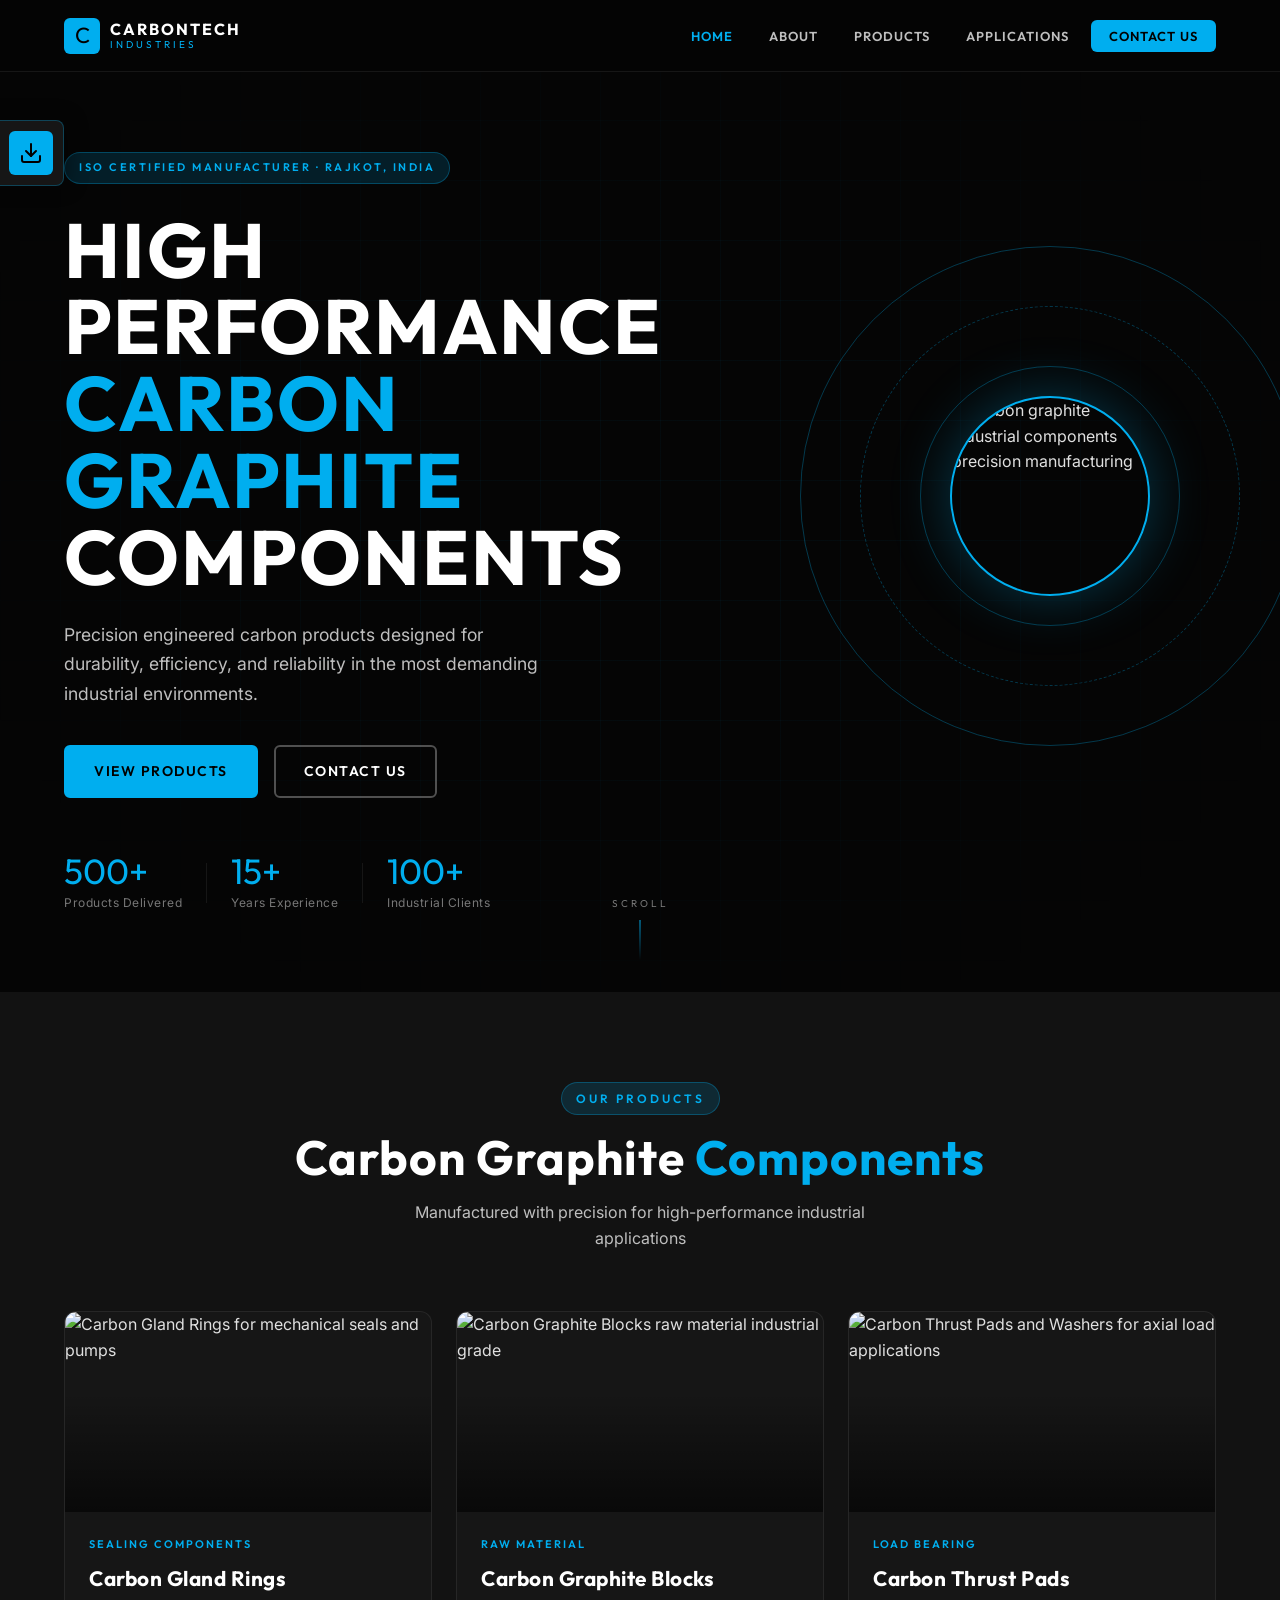
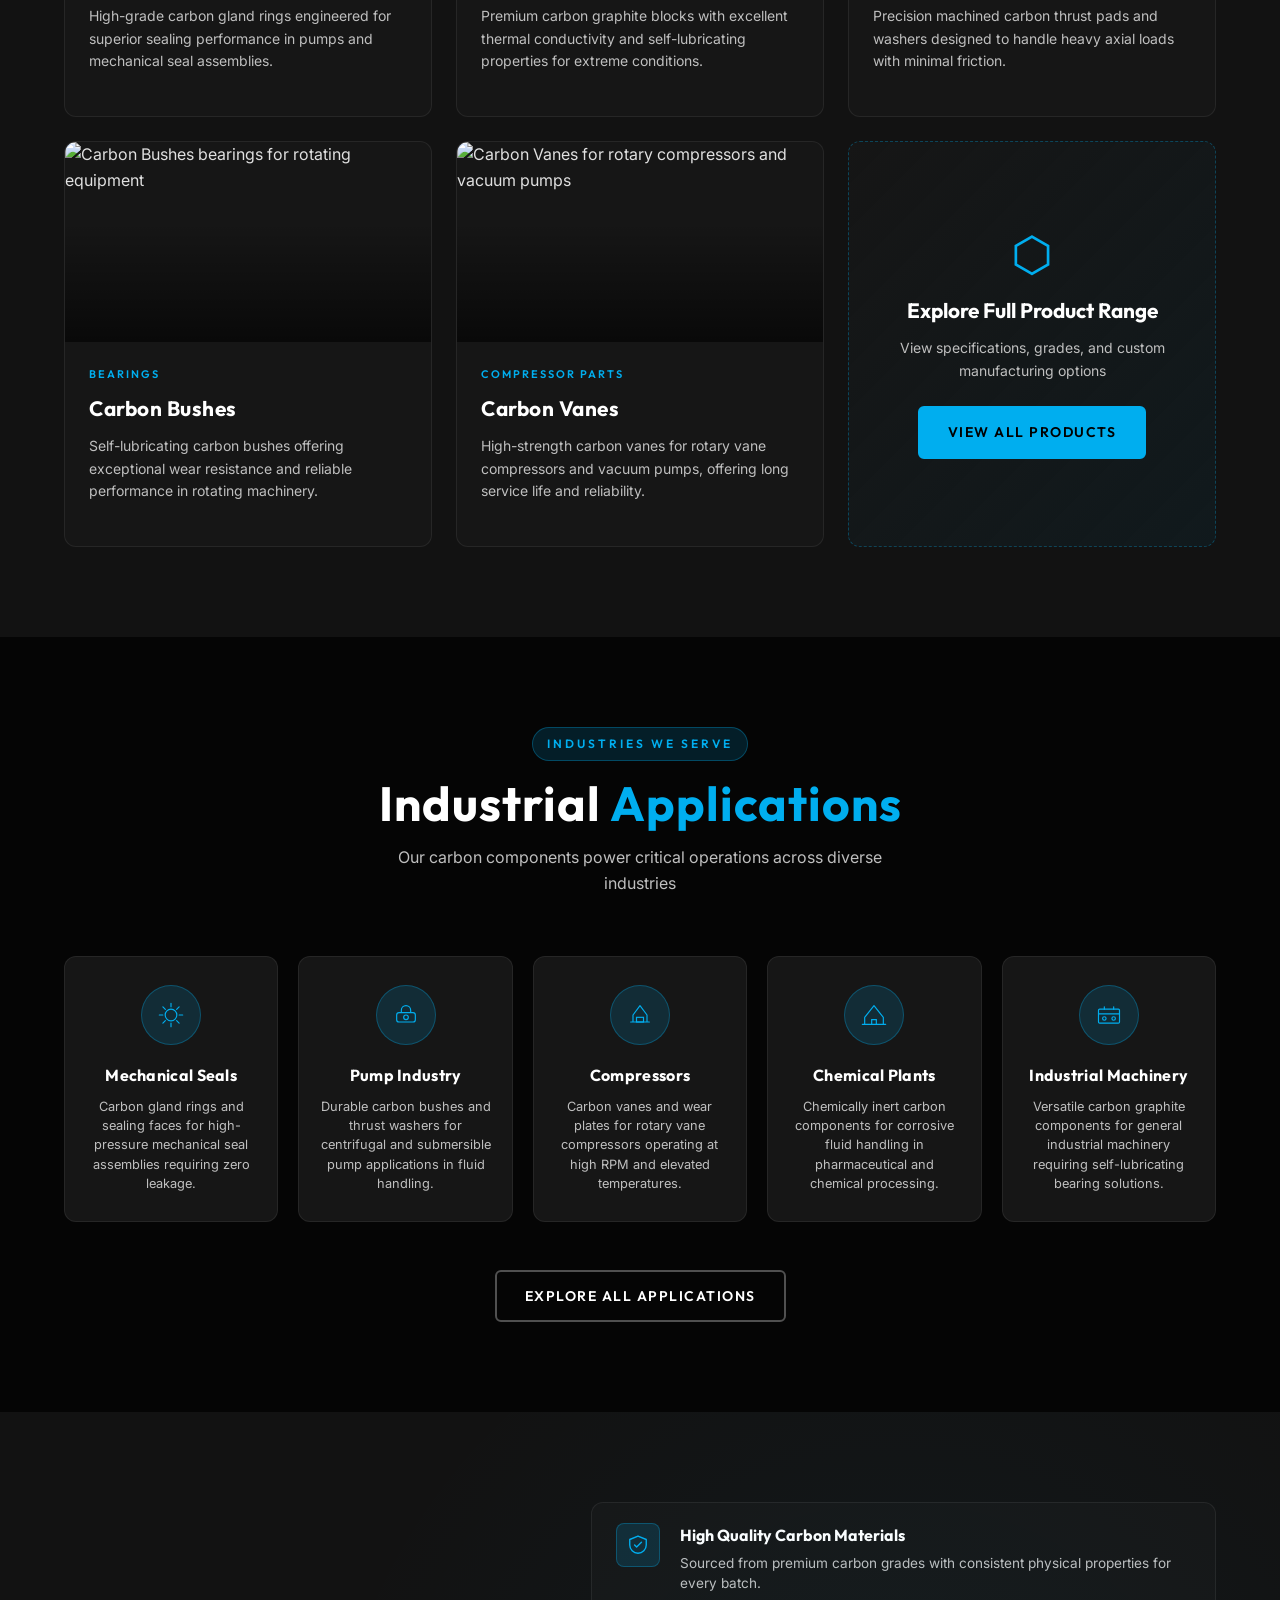
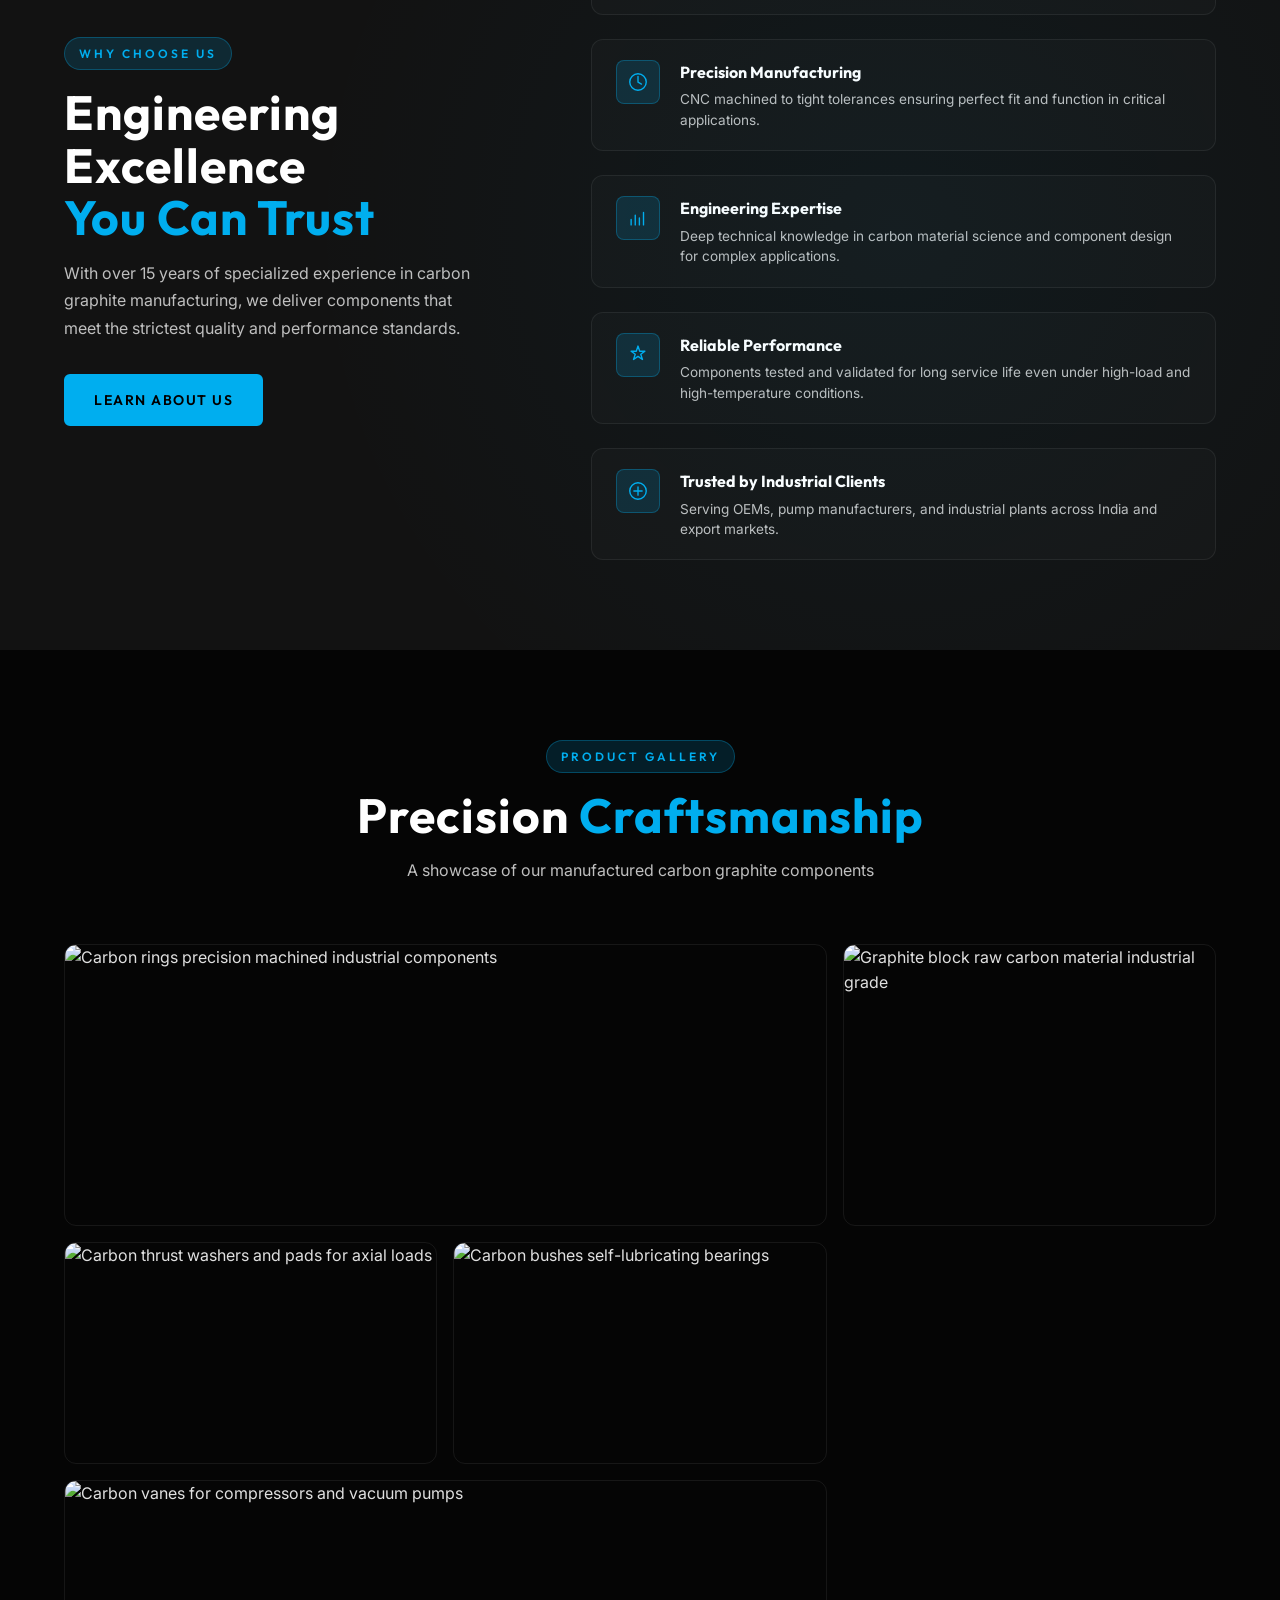
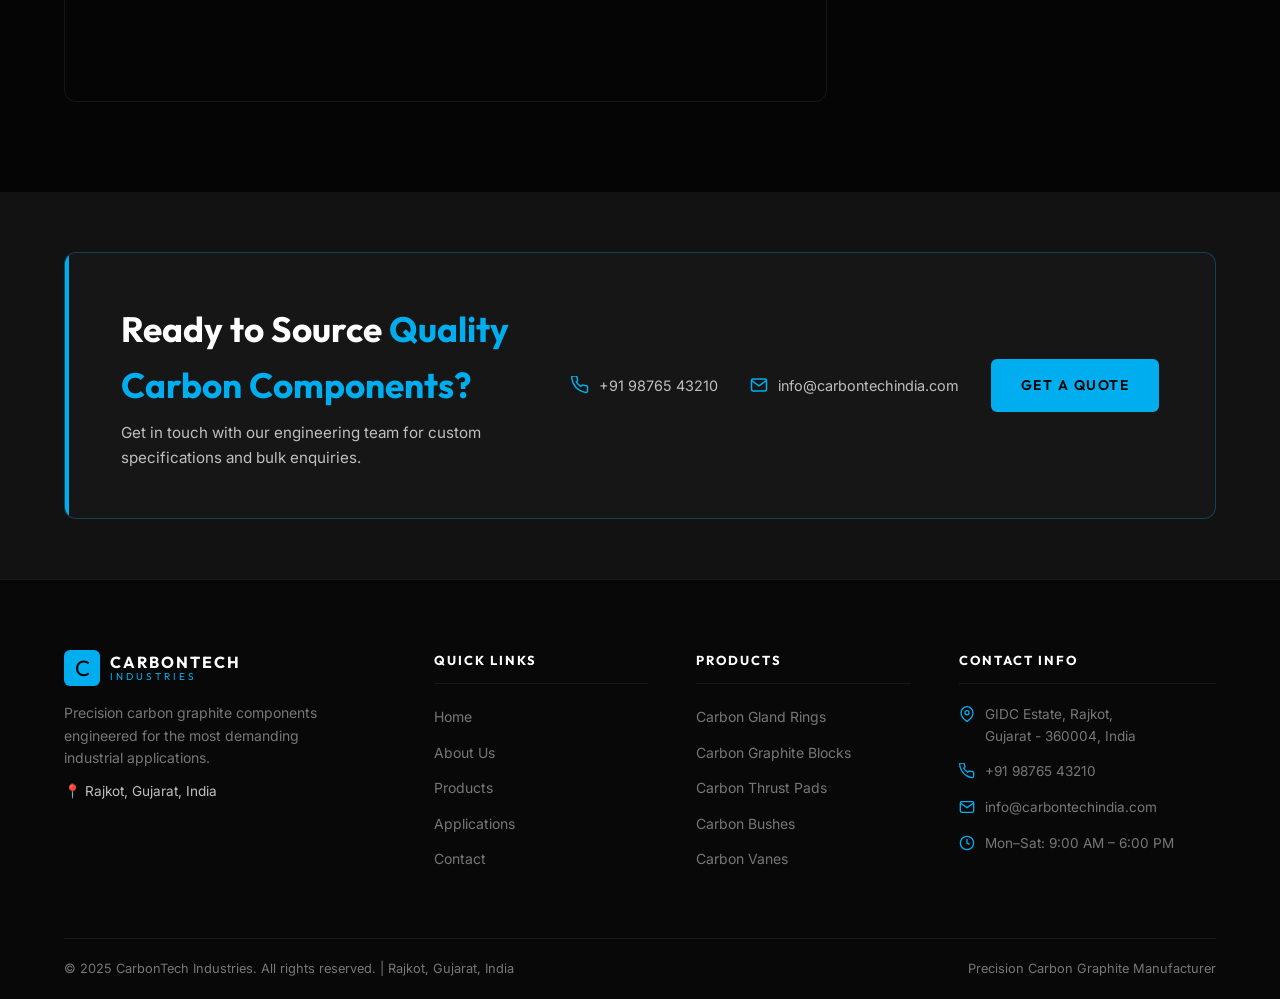
==== index.html @ 596eb32a "Initial commit" ====
<!DOCTYPE html>
<html lang="en">
<head>
  <meta charset="UTF-8" />
  <meta name="viewport" content="width=device-width, initial-scale=1.0" />
  <meta name="description" content="CarbonTech Industries – Precision engineered carbon graphite components for pumps, mechanical seals, compressors and industrial machinery. Based in Rajkot, Gujarat, India." />
  <title>CarbonTech Industries | High Performance Carbon Graphite Components</title>
  <link rel="preconnect" href="https://fonts.googleapis.com" />
  <link rel="preconnect" href="https://fonts.gstatic.com" crossorigin />
  <link href="https://fonts.googleapis.com/css2?family=Outfit:wght@300;400;500;600;700;800&family=Inter:wght@300;400;500;600;700&display=swap" rel="stylesheet" />
  <link rel="stylesheet" href="css/index.css" />
</head>
<body>

  <!-- ===== NAVIGATION ===== -->
  <nav class="navbar" id="navbar">
    <div class="nav-container">
      <a href="index.html" class="nav-logo">
        <span class="logo-mark">C</span>
        <span class="logo-text">CARBONTECH<span class="logo-sub">INDUSTRIES</span></span>
      </a>
      <ul class="nav-links" id="navLinks">
        <li><a href="index.html" class="nav-link active">Home</a></li>
        <li><a href="about.html" class="nav-link">About</a></li>
        <li><a href="products.html" class="nav-link">Products</a></li>
        <li><a href="applications.html" class="nav-link">Applications</a></li>
        <li><a href="contact.html" class="nav-link nav-cta">Contact Us</a></li>
      </ul>
      <button class="hamburger" id="hamburger" aria-label="Toggle navigation">
        <span></span><span></span><span></span>
      </button>
    </div>
  </nav>

  <!-- ===== HERO SECTION ===== -->
  <section class="hero" id="hero">
    <div class="hero-bg-grid"></div>
    <div class="hero-particles" id="heroParticles"></div>
    <div class="hero-content">
      <div class="hero-badge">ISO CERTIFIED MANUFACTURER · RAJKOT, INDIA</div>
      <h1 class="hero-title">
        HIGH PERFORMANCE<br/>
        <span class="hero-title-accent">CARBON GRAPHITE</span><br/>
        COMPONENTS
      </h1>
      <p class="hero-subtitle">Precision engineered carbon products designed for durability, efficiency, and reliability in the most demanding industrial environments.</p>
      <div class="hero-actions">
        <a href="products.html" class="btn btn-primary">View Products</a>
        <a href="contact.html" class="btn btn-outline">Contact Us</a>
      </div>
      <div class="hero-stats">
        <div class="stat-item">
          <span class="stat-num">500+</span>
          <span class="stat-label">Products Delivered</span>
        </div>
        <div class="stat-divider"></div>
        <div class="stat-item">
          <span class="stat-num">15+</span>
          <span class="stat-label">Years Experience</span>
        </div>
        <div class="stat-divider"></div>
        <div class="stat-item">
          <span class="stat-num">100+</span>
          <span class="stat-label">Industrial Clients</span>
        </div>
      </div>
    </div>
    <div class="hero-visual">
      <div class="hero-ring hero-ring-1"></div>
      <div class="hero-ring hero-ring-2"></div>
      <div class="hero-ring hero-ring-3"></div>
      <div class="hero-core">
        <img src="https://images.unsplash.com/photo-1565043666747-69f6646db940?w=500&q=80" alt="Carbon graphite industrial components precision manufacturing" class="hero-img" />
      </div>
    </div>
    <div class="hero-scroll-indicator">
      <span>SCROLL</span>
      <div class="scroll-line"></div>
    </div>
  </section>

  <!-- ===== PRODUCTS SECTION ===== -->
  <section class="section products-section" id="products">
    <div class="container">
      <div class="section-header">
        <span class="section-tag">OUR PRODUCTS</span>
        <h2 class="section-title">Carbon Graphite <span class="accent">Components</span></h2>
        <p class="section-subtitle">Manufactured with precision for high-performance industrial applications</p>
      </div>
      <div class="products-grid">
        <!-- Card 1 -->
        <div class="product-card" data-aos="fade-up" data-aos-delay="0">
          <div class="card-img-wrap">
            <img src="https://images.unsplash.com/photo-1586528116311-ad8dd3c8310d?w=400&q=80" alt="Carbon Gland Rings for mechanical seals and pumps" class="card-img" />
            <div class="card-overlay"></div>
          </div>
          <div class="card-body">
            <span class="card-tag">Sealing Components</span>
            <h3 class="card-title">Carbon Gland Rings</h3>
            <p class="card-desc">High-grade carbon gland rings engineered for superior sealing performance in pumps and mechanical seal assemblies.</p>

          </div>
        </div>
        <!-- Card 2 -->
        <div class="product-card" data-aos="fade-up" data-aos-delay="100">
          <div class="card-img-wrap">
            <img src="https://images.unsplash.com/photo-1504328345606-18bbc8c9d7d1?w=400&q=80" alt="Carbon Graphite Blocks raw material industrial grade" class="card-img" />
            <div class="card-overlay"></div>
          </div>
          <div class="card-body">
            <span class="card-tag">Raw Material</span>
            <h3 class="card-title">Carbon Graphite Blocks</h3>
            <p class="card-desc">Premium carbon graphite blocks with excellent thermal conductivity and self-lubricating properties for extreme conditions.</p>

          </div>
        </div>
        <!-- Card 3 -->
        <div class="product-card" data-aos="fade-up" data-aos-delay="200">
          <div class="card-img-wrap">
            <img src="https://images.unsplash.com/photo-1558618666-fcd25c85cd64?w=400&q=80" alt="Carbon Thrust Pads and Washers for axial load applications" class="card-img" />
            <div class="card-overlay"></div>
          </div>
          <div class="card-body">
            <span class="card-tag">Load Bearing</span>
            <h3 class="card-title">Carbon Thrust Pads</h3>
            <p class="card-desc">Precision machined carbon thrust pads and washers designed to handle heavy axial loads with minimal friction.</p>

          </div>
        </div>
        <!-- Card 4 -->
        <div class="product-card" data-aos="fade-up" data-aos-delay="300">
          <div class="card-img-wrap">
            <img src="https://images.unsplash.com/photo-1565043666747-69f6646db940?w=400&q=80" alt="Carbon Bushes bearings for rotating equipment" class="card-img" />
            <div class="card-overlay"></div>
          </div>
          <div class="card-body">
            <span class="card-tag">Bearings</span>
            <h3 class="card-title">Carbon Bushes</h3>
            <p class="card-desc">Self-lubricating carbon bushes offering exceptional wear resistance and reliable performance in rotating machinery.</p>

          </div>
        </div>
        <!-- Card 5 -->
        <div class="product-card" data-aos="fade-up" data-aos-delay="400">
          <div class="card-img-wrap">
            <img src="https://images.unsplash.com/photo-1581091226825-a6a2a5aee158?w=400&q=80" alt="Carbon Vanes for rotary compressors and vacuum pumps" class="card-img" />
            <div class="card-overlay"></div>
          </div>
          <div class="card-body">
            <span class="card-tag">Compressor Parts</span>
            <h3 class="card-title">Carbon Vanes</h3>
            <p class="card-desc">High-strength carbon vanes for rotary vane compressors and vacuum pumps, offering long service life and reliability.</p>

          </div>
        </div>
        <!-- View All Card -->
        <div class="product-card product-card--cta" data-aos="fade-up" data-aos-delay="500">
          <div class="cta-card-inner">
            <div class="cta-icon">⬡</div>
            <h3>Explore Full Product Range</h3>
            <p>View specifications, grades, and custom manufacturing options</p>
            <a href="products.html" class="btn btn-primary">View All Products</a>
          </div>
        </div>
      </div>
    </div>
  </section>

  <!-- ===== APPLICATIONS SECTION ===== -->
  <section class="section applications-section" id="applications">
    <div class="container">
      <div class="section-header">
        <span class="section-tag">INDUSTRIES WE SERVE</span>
        <h2 class="section-title">Industrial <span class="accent">Applications</span></h2>
        <p class="section-subtitle">Our carbon components power critical operations across diverse industries</p>
      </div>
      <div class="apps-grid">
        <div class="app-card" data-aos="fade-up">
          <div class="app-icon-wrap">
            <svg class="app-icon" viewBox="0 0 48 48" fill="none" xmlns="http://www.w3.org/2000/svg"><circle cx="24" cy="24" r="10" stroke="#00AEEF" stroke-width="2"/><path d="M24 4v6M24 38v6M4 24h6M38 24h6" stroke="#00AEEF" stroke-width="2" stroke-linecap="round"/><path d="M10.1 10.1l4.24 4.24M33.66 33.66l4.24 4.24M10.1 37.9l4.24-4.24M33.66 14.34l4.24-4.24" stroke="#00AEEF" stroke-width="2" stroke-linecap="round"/></svg>
          </div>
          <h3 class="app-title">Mechanical Seals</h3>
          <p class="app-desc">Carbon gland rings and sealing faces for high-pressure mechanical seal assemblies requiring zero leakage.</p>
        </div>
        <div class="app-card" data-aos="fade-up" data-aos-delay="100">
          <div class="app-icon-wrap">
            <svg class="app-icon" viewBox="0 0 48 48" fill="none" xmlns="http://www.w3.org/2000/svg"><rect x="8" y="20" width="32" height="16" rx="4" stroke="#00AEEF" stroke-width="2"/><path d="M16 20V16a8 8 0 0116 0v4" stroke="#00AEEF" stroke-width="2"/><circle cx="24" cy="28" r="4" stroke="#00AEEF" stroke-width="2"/></svg>
          </div>
          <h3 class="app-title">Pump Industry</h3>
          <p class="app-desc">Durable carbon bushes and thrust washers for centrifugal and submersible pump applications in fluid handling.</p>
        </div>
        <div class="app-card" data-aos="fade-up" data-aos-delay="200">
          <div class="app-icon-wrap">
            <svg class="app-icon" viewBox="0 0 48 48" fill="none" xmlns="http://www.w3.org/2000/svg"><path d="M12 36V24l12-16 12 16v12" stroke="#00AEEF" stroke-width="2" stroke-linejoin="round"/><rect x="18" y="28" width="12" height="8" stroke="#00AEEF" stroke-width="2"/><path d="M8 36h32" stroke="#00AEEF" stroke-width="2" stroke-linecap="round"/></svg>
          </div>
          <h3 class="app-title">Compressors</h3>
          <p class="app-desc">Carbon vanes and wear plates for rotary vane compressors operating at high RPM and elevated temperatures.</p>
        </div>
        <div class="app-card" data-aos="fade-up" data-aos-delay="300">
          <div class="app-icon-wrap">
            <svg class="app-icon" viewBox="0 0 48 48" fill="none" xmlns="http://www.w3.org/2000/svg"><path d="M8 40V28l16-20 16 20v12" stroke="#00AEEF" stroke-width="2" stroke-linejoin="round"/><path d="M20 40v-8h8v8" stroke="#00AEEF" stroke-width="2"/><path d="M4 40h40" stroke="#00AEEF" stroke-width="2" stroke-linecap="round"/></svg>
          </div>
          <h3 class="app-title">Chemical Plants</h3>
          <p class="app-desc">Chemically inert carbon components for corrosive fluid handling in pharmaceutical and chemical processing.</p>
        </div>
        <div class="app-card" data-aos="fade-up" data-aos-delay="400">
          <div class="app-icon-wrap">
            <svg class="app-icon" viewBox="0 0 48 48" fill="none" xmlns="http://www.w3.org/2000/svg"><rect x="6" y="14" width="36" height="24" rx="2" stroke="#00AEEF" stroke-width="2"/><path d="M16 14V10M32 14V10M6 22h36" stroke="#00AEEF" stroke-width="2" stroke-linecap="round"/><circle cx="16" cy="30" r="3" stroke="#00AEEF" stroke-width="2"/><circle cx="32" cy="30" r="3" stroke="#00AEEF" stroke-width="2"/></svg>
          </div>
          <h3 class="app-title">Industrial Machinery</h3>
          <p class="app-desc">Versatile carbon graphite components for general industrial machinery requiring self-lubricating bearing solutions.</p>
        </div>
      </div>
      <div class="apps-cta">
        <a href="applications.html" class="btn btn-outline">Explore All Applications</a>
      </div>
    </div>
  </section>

  <!-- ===== WHY CHOOSE US ===== -->
  <section class="section why-section" id="why">
    <div class="why-bg-pattern"></div>
    <div class="container">
      <div class="why-layout">
        <div class="why-left">
          <span class="section-tag">WHY CHOOSE US</span>
          <h2 class="section-title">Engineering Excellence<br/><span class="accent">You Can Trust</span></h2>
          <p class="why-desc">With over 15 years of specialized experience in carbon graphite manufacturing, we deliver components that meet the strictest quality and performance standards.</p>
          <a href="about.html" class="btn btn-primary">Learn About Us</a>
        </div>
        <div class="why-right">
          <div class="trust-item" data-aos="fade-left" data-aos-delay="0">
            <div class="trust-icon">
              <svg viewBox="0 0 32 32" fill="none"><path d="M16 3L4 8v8c0 6.627 5.373 12 12 12s12-5.373 12-12V8L16 3z" stroke="#00AEEF" stroke-width="2" stroke-linejoin="round"/><path d="M11 16l3 3 7-7" stroke="#00AEEF" stroke-width="2" stroke-linecap="round" stroke-linejoin="round"/></svg>
            </div>
            <div class="trust-content">
              <h4>High Quality Carbon Materials</h4>
              <p>Sourced from premium carbon grades with consistent physical properties for every batch.</p>
            </div>
          </div>
          <div class="trust-item" data-aos="fade-left" data-aos-delay="100">
            <div class="trust-icon">
              <svg viewBox="0 0 32 32" fill="none"><circle cx="16" cy="16" r="12" stroke="#00AEEF" stroke-width="2"/><path d="M16 8v8l5 3" stroke="#00AEEF" stroke-width="2" stroke-linecap="round"/></svg>
            </div>
            <div class="trust-content">
              <h4>Precision Manufacturing</h4>
              <p>CNC machined to tight tolerances ensuring perfect fit and function in critical applications.</p>
            </div>
          </div>
          <div class="trust-item" data-aos="fade-left" data-aos-delay="200">
            <div class="trust-icon">
              <svg viewBox="0 0 32 32" fill="none"><path d="M6 26V18M12 26V12M18 26V16M24 26V8" stroke="#00AEEF" stroke-width="2" stroke-linecap="round"/></svg>
            </div>
            <div class="trust-content">
              <h4>Engineering Expertise</h4>
              <p>Deep technical knowledge in carbon material science and component design for complex applications.</p>
            </div>
          </div>
          <div class="trust-item" data-aos="fade-left" data-aos-delay="300">
            <div class="trust-icon">
              <svg viewBox="0 0 32 32" fill="none"><path d="M16 3l2.5 7.5H26l-6 4.5 2.5 7.5L16 18l-6.5 4.5 2.5-7.5-6-4.5h7.5L16 3z" stroke="#00AEEF" stroke-width="2" stroke-linejoin="round"/></svg>
            </div>
            <div class="trust-content">
              <h4>Reliable Performance</h4>
              <p>Components tested and validated for long service life even under high-load and high-temperature conditions.</p>
            </div>
          </div>
          <div class="trust-item" data-aos="fade-left" data-aos-delay="400">
            <div class="trust-icon">
              <svg viewBox="0 0 32 32" fill="none"><path d="M16 28c6.627 0 12-5.373 12-12S22.627 4 16 4 4 9.373 4 16s5.373 12 12 12z" stroke="#00AEEF" stroke-width="2"/><path d="M10 16h12M16 10v12" stroke="#00AEEF" stroke-width="2" stroke-linecap="round"/></svg>
            </div>
            <div class="trust-content">
              <h4>Trusted by Industrial Clients</h4>
              <p>Serving OEMs, pump manufacturers, and industrial plants across India and export markets.</p>
            </div>
          </div>
        </div>
      </div>
    </div>
  </section>

  <!-- ===== GALLERY SECTION ===== -->
  <section class="section gallery-section" id="gallery">
    <div class="container">
      <div class="section-header">
        <span class="section-tag">PRODUCT GALLERY</span>
        <h2 class="section-title">Precision <span class="accent">Craftsmanship</span></h2>
        <p class="section-subtitle">A showcase of our manufactured carbon graphite components</p>
      </div>
      <div class="gallery-grid">
        <div class="gallery-item gallery-item--large">
          <img src="https://images.unsplash.com/photo-1565043666747-69f6646db940?w=800&q=80" alt="Carbon rings precision machined industrial components" />
          <div class="gallery-caption">Carbon Gland Rings</div>
        </div>
        <div class="gallery-item">
          <img src="https://images.unsplash.com/photo-1504328345606-18bbc8c9d7d1?w=400&q=80" alt="Graphite block raw carbon material industrial grade" />
          <div class="gallery-caption">Graphite Blocks</div>
        </div>
        <div class="gallery-item">
          <img src="https://images.unsplash.com/photo-1558618666-fcd25c85cd64?w=400&q=80" alt="Carbon thrust washers and pads for axial loads" />
          <div class="gallery-caption">Thrust Washers</div>
        </div>
        <div class="gallery-item">
          <img src="https://images.unsplash.com/photo-1586528116311-ad8dd3c8310d?w=400&q=80" alt="Carbon bushes self-lubricating bearings" />
          <div class="gallery-caption">Carbon Bushes</div>
        </div>
        <div class="gallery-item gallery-item--wide">
          <img src="https://images.unsplash.com/photo-1581091226825-a6a2a5aee158?w=800&q=80" alt="Carbon vanes for compressors and vacuum pumps" />
          <div class="gallery-caption">Carbon Vanes</div>
        </div>
      </div>
    </div>
  </section>

  <!-- ===== CONTACT STRIP ===== -->
  <section class="section contact-strip" id="contact">
    <div class="container">
      <div class="contact-strip-inner">
        <div class="contact-strip-text">
          <h2>Ready to Source <span class="accent">Quality Carbon Components?</span></h2>
          <p>Get in touch with our engineering team for custom specifications and bulk enquiries.</p>
        </div>
        <div class="contact-strip-info">
          <div class="contact-item">
            <svg viewBox="0 0 24 24" fill="none"><path d="M22 16.92v3a2 2 0 01-2.18 2 19.79 19.79 0 01-8.63-3.07A19.5 19.5 0 013.07 9.82 19.79 19.79 0 011 1.22 2 2 0 013 .02h3a2 2 0 012 1.72c.127.96.361 1.903.7 2.81a2 2 0 01-.45 2.11L7.09 7.91a16 16 0 006 6l1.27-1.27a2 2 0 012.11-.45c.907.339 1.85.573 2.81.7A2 2 0 0122 14.92v2z" stroke="#00AEEF" stroke-width="2"/></svg>
            <span>+91 98765 43210</span>
          </div>
          <div class="contact-item">
            <svg viewBox="0 0 24 24" fill="none"><path d="M4 4h16c1.1 0 2 .9 2 2v12c0 1.1-.9 2-2 2H4c-1.1 0-2-.9-2-2V6c0-1.1.9-2 2-2z" stroke="#00AEEF" stroke-width="2"/><polyline points="22,6 12,13 2,6" stroke="#00AEEF" stroke-width="2"/></svg>
            <span>info@carbontechindia.com</span>
          </div>
          <a href="contact.html" class="btn btn-primary">Get a Quote</a>
        </div>
      </div>
    </div>
  </section>

  <!-- ===== FOOTER ===== -->
  <footer class="footer">
    <div class="container">
      <div class="footer-grid">
        <div class="footer-brand">
          <a href="index.html" class="nav-logo">
            <span class="logo-mark">C</span>
            <span class="logo-text">CARBONTECH<span class="logo-sub">INDUSTRIES</span></span>
          </a>
          <p class="footer-tagline">Precision carbon graphite components engineered for the most demanding industrial applications.</p>
          <p class="footer-location">📍 Rajkot, Gujarat, India</p>
        </div>
        <div class="footer-col">
          <h4 class="footer-heading">Quick Links</h4>
          <ul class="footer-links">
            <li><a href="index.html">Home</a></li>
            <li><a href="about.html">About Us</a></li>
            <li><a href="products.html">Products</a></li>
            <li><a href="applications.html">Applications</a></li>
            <li><a href="contact.html">Contact</a></li>
          </ul>
        </div>
        <div class="footer-col">
          <h4 class="footer-heading">Products</h4>
          <ul class="footer-links">
            <li><a href="products.html">Carbon Gland Rings</a></li>
            <li><a href="products.html">Carbon Graphite Blocks</a></li>
            <li><a href="products.html">Carbon Thrust Pads</a></li>
            <li><a href="products.html">Carbon Bushes</a></li>
            <li><a href="products.html">Carbon Vanes</a></li>
          </ul>
        </div>
        <div class="footer-col">
          <h4 class="footer-heading">Contact Info</h4>
          <ul class="footer-contact">
            <li>
              <svg viewBox="0 0 24 24" fill="none"><path d="M21 10c0 7-9 13-9 13s-9-6-9-13a9 9 0 1118 0z" stroke="#00AEEF" stroke-width="2"/><circle cx="12" cy="10" r="3" stroke="#00AEEF" stroke-width="2"/></svg>
              <span>GIDC Estate, Rajkot,<br/>Gujarat - 360004, India</span>
            </li>
            <li>
              <svg viewBox="0 0 24 24" fill="none"><path d="M22 16.92v3a2 2 0 01-2.18 2 19.79 19.79 0 01-8.63-3.07A19.5 19.5 0 013.07 9.82 19.79 19.79 0 011 1.22 2 2 0 013 .02h3a2 2 0 012 1.72c.127.96.361 1.903.7 2.81a2 2 0 01-.45 2.11L7.09 7.91a16 16 0 006 6l1.27-1.27a2 2 0 012.11-.45c.907.339 1.85.573 2.81.7A2 2 0 0122 14.92v2z" stroke="#00AEEF" stroke-width="2"/></svg>
              <span>+91 98765 43210</span>
            </li>
            <li>
              <svg viewBox="0 0 24 24" fill="none"><path d="M4 4h16c1.1 0 2 .9 2 2v12c0 1.1-.9 2-2 2H4c-1.1 0-2-.9-2-2V6c0-1.1.9-2 2-2z" stroke="#00AEEF" stroke-width="2"/><polyline points="22,6 12,13 2,6" stroke="#00AEEF" stroke-width="2"/></svg>
              <span>info@carbontechindia.com</span>
            </li>
            <li>
              <svg viewBox="0 0 24 24" fill="none"><circle cx="12" cy="12" r="10" stroke="#00AEEF" stroke-width="2"/><polyline points="12 6 12 12 16 14" stroke="#00AEEF" stroke-width="2"/></svg>
              <span>Mon–Sat: 9:00 AM – 6:00 PM</span>
            </li>
          </ul>
        </div>
      </div>
      <div class="footer-bottom">
        <p>© 2025 CarbonTech Industries. All rights reserved. | Rajkot, Gujarat, India</p>
        <p class="footer-built">Precision Carbon Graphite Manufacturer</p>
      </div>
    </div>
  </footer>

  <!-- ===== DOWNLOAD CATALOG WIDGET ===== -->
  <a href="carbontech_industries_catalog.pdf" class="catalog-widget" aria-label="Download Catalog">
    <div class="catalog-icon-wrap">
      <svg class="catalog-icon" viewBox="0 0 24 24" fill="none" stroke="currentColor" stroke-width="2" stroke-linecap="round" stroke-linejoin="round">
        <path d="M21 15v4a2 2 0 0 1-2 2H5a2 2 0 0 1-2-2v-4"></path>
        <polyline points="7 10 12 15 17 10"></polyline>
        <line x1="12" y1="15" x2="12" y2="3"></line>
      </svg>
    </div>
    <span class="catalog-text">Download Catalog</span>
  </a>

  <script src="js/api.js"></script>
  <script src="js/index.js"></script>
</body>
</html>
---- css/index.css ----
/* ============================================
   INDEX.CSS — CarbonTech Industries Homepage
   ============================================ */

/* ===== CSS VARIABLES ===== */
:root {
  --bg-primary: #050505;
  --bg-secondary: #121212;
  --bg-card: #161616;
  --bg-card-hover: #1e1e1e;
  --accent: #00AEEF;
  --accent-dark: #0090c8;
  --accent-glow: rgba(0, 174, 239, 0.15);
  --text-white: #ffffff;
  --text-light: #e0e0e0;
  --text-muted: #bfbfbf;
  --text-dim: #777777;
  --border: rgba(255,255,255,0.07);
  --border-accent: rgba(0, 174, 239, 0.3);
  --shadow-card: 0 4px 30px rgba(0,0,0,0.5);
  --shadow-hover: 0 8px 50px rgba(0,174,239,0.15);
  --radius: 12px;
  --radius-sm: 6px;
  --font-display: 'Outfit', sans-serif;
  --font-condensed: 'Outfit', sans-serif;
  --font-body: 'Inter', sans-serif;
  --transition: all 0.3s ease;
  --nav-height: 72px;
}

/* ===== RESET & BASE ===== */
*, *::before, *::after { box-sizing: border-box; margin: 0; padding: 0; }
html { scroll-behavior: smooth; }
body {
  background: var(--bg-primary);
  color: var(--text-light);
  font-family: var(--font-body);
  font-size: 16px;
  line-height: 1.6;
  overflow-x: hidden;
}
img { display: block; max-width: 100%; }
a { text-decoration: none; color: inherit; }
ul { list-style: none; }
button { cursor: pointer; border: none; background: none; font-family: var(--font-body); }

/* ===== CONTAINER ===== */
.container {
  max-width: 1200px;
  margin: 0 auto;
  padding: 0 24px;
}

/* ===== SECTION ===== */
.section { padding: 90px 0; }

/* ===== TYPOGRAPHY UTILITIES ===== */
.accent { color: var(--accent); }
.section-tag {
  display: inline-block;
  font-family: var(--font-condensed);
  font-size: 12px;
  font-weight: 600;
  letter-spacing: 3px;
  color: var(--accent);
  text-transform: uppercase;
  margin-bottom: 16px;
  padding: 6px 14px;
  background: var(--accent-glow);
  border: 1px solid var(--border-accent);
  border-radius: 30px;
}
.section-title {
  font-family: var(--font-display);
  font-size: clamp(2rem, 4vw, 3rem);
  line-height: 1.1;
  color: var(--text-white);
  margin-bottom: 16px;
  letter-spacing: 1px;
}
.section-subtitle {
  font-size: 1rem;
  color: var(--text-muted);
  max-width: 520px;
}
.section-header {
  text-align: center;
  margin-bottom: 60px;
}
.section-header .section-subtitle { margin: 0 auto; }

/* ===== BUTTONS ===== */
.btn {
  display: inline-flex;
  align-items: center;
  gap: 8px;
  padding: 13px 28px;
  font-family: var(--font-condensed);
  font-size: 14px;
  font-weight: 600;
  letter-spacing: 1.5px;
  text-transform: uppercase;
  border-radius: var(--radius-sm);
  transition: var(--transition);
  white-space: nowrap;
}
.btn-primary {
  background: var(--accent);
  color: #000;
  border: 2px solid var(--accent);
}
.btn-primary:hover {
  background: transparent;
  color: var(--accent);
  box-shadow: 0 0 20px var(--accent-glow);
}
.btn-outline {
  background: transparent;
  color: var(--text-white);
  border: 2px solid rgba(255,255,255,0.3);
}
.btn-outline:hover {
  border-color: var(--accent);
  color: var(--accent);
}
.btn-full { width: 100%; justify-content: center; }

/* ===== NAVBAR ===== */
.navbar {
  position: fixed;
  top: 0; left: 0; right: 0;
  height: var(--nav-height);
  z-index: 1000;
  background: rgba(5,5,5,0.85);
  backdrop-filter: blur(20px);
  border-bottom: 1px solid var(--border);
  transition: var(--transition);
}
.navbar.scrolled {
  background: rgba(5,5,5,0.98);
  border-bottom-color: var(--border-accent);
}
.nav-container {
  max-width: 1200px;
  margin: 0 auto;
  padding: 0 24px;
  height: 100%;
  display: flex;
  align-items: center;
  justify-content: space-between;
}
.nav-logo {
  display: flex;
  align-items: center;
  gap: 10px;
}
.logo-mark {
  width: 36px; height: 36px;
  background: var(--accent);
  color: #000;
  font-family: var(--font-display);
  font-size: 22px;
  display: flex;
  align-items: center;
  justify-content: center;
  border-radius: 6px;
  flex-shrink: 0;
}
.logo-text {
  font-family: var(--font-condensed);
  font-size: 16px;
  font-weight: 700;
  letter-spacing: 2px;
  color: var(--text-white);
  line-height: 1.1;
  display: flex;
  flex-direction: column;
}
.logo-sub {
  font-size: 10px;
  font-weight: 400;
  letter-spacing: 3px;
  color: var(--accent);
  display: block;
}
.nav-links {
  display: flex;
  align-items: center;
  gap: 8px;
}
.nav-link {
  font-family: var(--font-condensed);
  font-size: 13px;
  font-weight: 600;
  letter-spacing: 1px;
  text-transform: uppercase;
  color: var(--text-muted);
  padding: 8px 14px;
  border-radius: var(--radius-sm);
  transition: var(--transition);
}
.nav-link:hover, .nav-link.active {
  color: var(--text-white);
}
.nav-link.active { color: var(--accent); }
.nav-cta {
  background: var(--accent);
  color: #000 !important;
  padding: 8px 18px;
}
.nav-cta:hover {
  background: transparent;
  color: var(--accent) !important;
  border: 1px solid var(--accent);
}
.hamburger {
  display: none;
  flex-direction: column;
  gap: 5px;
  padding: 8px;
}
.hamburger span {
  display: block;
  width: 24px; height: 2px;
  background: var(--text-white);
  transition: var(--transition);
  border-radius: 2px;
}
.hamburger.open span:nth-child(1) { transform: translateY(7px) rotate(45deg); }
.hamburger.open span:nth-child(2) { opacity: 0; }
.hamburger.open span:nth-child(3) { transform: translateY(-7px) rotate(-45deg); }

/* ===== HERO ===== */
.hero {
  position: relative;
  min-height: 100vh;
  display: flex;
  align-items: center;
  padding-top: var(--nav-height);
  overflow: hidden;
}
.hero-bg-grid {
  position: absolute;
  inset: 0;
  background-image:
    linear-gradient(rgba(0,174,239,0.04) 1px, transparent 1px),
    linear-gradient(90deg, rgba(0,174,239,0.04) 1px, transparent 1px);
  background-size: 60px 60px;
  mask-image: radial-gradient(ellipse at 50% 50%, black 30%, transparent 80%);
}
.hero-particles {
  position: absolute;
  inset: 0;
  pointer-events: none;
}
.hero-content {
  position: relative;
  z-index: 2;
  flex: 1;
  padding: 80px 24px;
  max-width: 600px;
  margin-left: calc((100vw - 1200px) / 2);
}
@media (max-width: 1248px) { .hero-content { margin-left: 24px; } }
.hero-badge {
  display: inline-block;
  font-family: var(--font-condensed);
  font-size: 11px;
  font-weight: 600;
  letter-spacing: 2.5px;
  color: var(--accent);
  padding: 6px 14px;
  border: 1px solid var(--border-accent);
  border-radius: 30px;
  margin-bottom: 28px;
  background: var(--accent-glow);
}
.hero-title {
  font-family: var(--font-display);
  font-size: clamp(3rem, 6vw, 5.5rem);
  line-height: 1.0;
  color: var(--text-white);
  letter-spacing: 2px;
  margin-bottom: 24px;
  animation: fadeInUp 0.8s ease both;
}
.hero-title-accent {
  color: var(--accent);
  position: relative;
}
.hero-subtitle {
  font-size: 1.1rem;
  color: var(--text-muted);
  line-height: 1.7;
  max-width: 480px;
  margin-bottom: 36px;
  animation: fadeInUp 0.8s 0.15s ease both;
}
.hero-actions {
  display: flex;
  gap: 16px;
  flex-wrap: wrap;
  margin-bottom: 56px;
  animation: fadeInUp 0.8s 0.3s ease both;
}
.hero-stats {
  display: flex;
  align-items: center;
  gap: 0;
  animation: fadeInUp 0.8s 0.45s ease both;
}
.stat-item {
  display: flex;
  flex-direction: column;
  padding: 0 24px;
}
.stat-item:first-child { padding-left: 0; }
.stat-num {
  font-family: var(--font-display);
  font-size: 2.2rem;
  color: var(--accent);
  line-height: 1;
}
.stat-label {
  font-size: 12px;
  color: var(--text-dim);
  letter-spacing: 0.5px;
  margin-top: 4px;
}
.stat-divider {
  width: 1px;
  height: 40px;
  background: var(--border);
}
.hero-visual {
  position: absolute;
  right: -60px;
  top: 50%;
  transform: translateY(-50%);
  width: 580px;
  height: 580px;
  display: flex;
  align-items: center;
  justify-content: center;
}
.hero-ring {
  position: absolute;
  border-radius: 50%;
  border: 1px solid var(--border-accent);
  animation: spin 20s linear infinite;
}
.hero-ring-1 { width: 500px; height: 500px; animation-duration: 30s; }
.hero-ring-2 { width: 380px; height: 380px; animation-direction: reverse; animation-duration: 20s; border-style: dashed; }
.hero-ring-3 { width: 260px; height: 260px; animation-duration: 15s; }
.hero-core {
  width: 200px; height: 200px;
  border-radius: 50%;
  overflow: hidden;
  border: 2px solid var(--accent);
  box-shadow: 0 0 60px rgba(0,174,239,0.3);
  z-index: 1;
}
.hero-img {
  width: 100%; height: 100%;
  object-fit: cover;
}
.hero-scroll-indicator {
  position: absolute;
  bottom: 32px;
  left: 50%;
  transform: translateX(-50%);
  display: flex;
  flex-direction: column;
  align-items: center;
  gap: 8px;
  color: var(--text-dim);
  font-family: var(--font-condensed);
  font-size: 10px;
  letter-spacing: 3px;
}
.scroll-line {
  width: 1px;
  height: 40px;
  background: linear-gradient(to bottom, var(--accent), transparent);
  animation: scrollPulse 2s ease-in-out infinite;
}

/* ===== PRODUCTS SECTION ===== */
.products-section { background: var(--bg-secondary); }
.products-grid {
  display: grid;
  grid-template-columns: repeat(3, 1fr);
  gap: 24px;
}
.product-card {
  background: var(--bg-card);
  border: 1px solid var(--border);
  border-radius: var(--radius);
  overflow: hidden;
  transition: var(--transition);
}
.product-card:hover {
  border-color: var(--border-accent);
  box-shadow: var(--shadow-hover);
  transform: translateY(-4px);
}
.card-img-wrap {
  position: relative;
  overflow: hidden;
  height: 200px;
}
.card-img {
  width: 100%; height: 100%;
  object-fit: cover;
  transition: transform 0.5s ease;
}
.product-card:hover .card-img { transform: scale(1.07); }
.card-overlay {
  position: absolute;
  inset: 0;
  background: linear-gradient(to top, rgba(0,0,0,0.6) 0%, transparent 60%);
}
.card-body { padding: 24px; }
.card-tag {
  font-family: var(--font-condensed);
  font-size: 11px;
  font-weight: 600;
  letter-spacing: 2px;
  text-transform: uppercase;
  color: var(--accent);
  display: block;
  margin-bottom: 8px;
}
.card-title {
  font-family: var(--font-condensed);
  font-size: 1.3rem;
  font-weight: 700;
  color: var(--text-white);
  margin-bottom: 10px;
  letter-spacing: 0.5px;
}
.card-desc {
  font-size: 0.875rem;
  color: var(--text-muted);
  line-height: 1.6;
  margin-bottom: 20px;
}
.card-link {
  font-family: var(--font-condensed);
  font-size: 13px;
  font-weight: 600;
  letter-spacing: 1px;
  color: var(--accent);
  text-transform: uppercase;
  transition: var(--transition);
  display: inline-flex;
  align-items: center;
  gap: 6px;
}
.card-link:hover { gap: 12px; }
.card-link span { transition: var(--transition); }
.product-card--cta {
  display: flex;
  align-items: center;
  justify-content: center;
  background: linear-gradient(135deg, var(--bg-card) 0%, rgba(0,174,239,0.05) 100%);
  border: 1px dashed var(--border-accent);
  min-height: 300px;
}
.cta-card-inner {
  text-align: center;
  padding: 40px;
}
.cta-icon {
  font-size: 3rem;
  color: var(--accent);
  margin-bottom: 16px;
  line-height: 1;
}
.cta-card-inner h3 {
  font-family: var(--font-condensed);
  font-size: 1.3rem;
  color: var(--text-white);
  margin-bottom: 10px;
}
.cta-card-inner p {
  font-size: 0.875rem;
  color: var(--text-muted);
  margin-bottom: 24px;
}

/* ===== APPLICATIONS SECTION ===== */
.applications-section { background: var(--bg-primary); }
.apps-grid {
  display: grid;
  grid-template-columns: repeat(5, 1fr);
  gap: 20px;
  margin-bottom: 48px;
}
.app-card {
  background: var(--bg-card);
  border: 1px solid var(--border);
  border-radius: var(--radius);
  padding: 28px 20px;
  text-align: center;
  transition: var(--transition);
}
.app-card:hover {
  border-color: var(--border-accent);
  background: var(--bg-card-hover);
  transform: translateY(-4px);
  box-shadow: var(--shadow-hover);
}
.app-icon-wrap {
  width: 60px; height: 60px;
  background: var(--accent-glow);
  border: 1px solid var(--border-accent);
  border-radius: 50%;
  display: flex;
  align-items: center;
  justify-content: center;
  margin: 0 auto 18px;
  transition: var(--transition);
}
.app-card:hover .app-icon-wrap { background: rgba(0,174,239,0.25); }
.app-icon { width: 28px; height: 28px; }
.app-title {
  font-family: var(--font-condensed);
  font-size: 1rem;
  font-weight: 700;
  color: var(--text-white);
  margin-bottom: 8px;
  letter-spacing: 0.3px;
}
.app-desc {
  font-size: 0.8rem;
  color: var(--text-muted);
  line-height: 1.5;
}
.apps-cta { text-align: center; }

/* ===== WHY SECTION ===== */
.why-section {
  background: var(--bg-secondary);
  position: relative;
  overflow: hidden;
}
.why-bg-pattern {
  position: absolute;
  inset: 0;
  background-image: radial-gradient(circle at 70% 50%, rgba(0,174,239,0.05) 0%, transparent 60%);
  pointer-events: none;
}
.why-layout {
  display: grid;
  grid-template-columns: 1fr 1.4fr;
  gap: 80px;
  align-items: center;
}
.why-left { padding-right: 20px; }
.why-desc {
  color: var(--text-muted);
  line-height: 1.7;
  margin-bottom: 32px;
  margin-top: 16px;
}
.why-right { display: flex; flex-direction: column; gap: 24px; }
.trust-item {
  display: flex;
  gap: 20px;
  align-items: flex-start;
  padding: 20px 24px;
  background: var(--bg-card);
  border: 1px solid var(--border);
  border-radius: var(--radius);
  transition: var(--transition);
}
.trust-item:hover {
  border-color: var(--border-accent);
  background: var(--bg-card-hover);
}
.trust-icon {
  width: 44px; height: 44px;
  flex-shrink: 0;
  background: var(--accent-glow);
  border: 1px solid var(--border-accent);
  border-radius: 8px;
  display: flex;
  align-items: center;
  justify-content: center;
}
.trust-icon svg { width: 22px; height: 22px; }
.trust-content h4 {
  font-family: var(--font-condensed);
  font-size: 1rem;
  font-weight: 700;
  color: var(--text-white);
  margin-bottom: 4px;
}
.trust-content p {
  font-size: 0.85rem;
  color: var(--text-muted);
  line-height: 1.5;
}

/* ===== GALLERY ===== */
.gallery-section { background: var(--bg-primary); }
.gallery-grid {
  display: grid;
  grid-template-columns: repeat(3, 1fr);
  grid-template-rows: auto auto;
  gap: 16px;
}
.gallery-item {
  position: relative;
  overflow: hidden;
  border-radius: var(--radius);
  border: 1px solid var(--border);
  cursor: pointer;
}
.gallery-item img {
  width: 100%;
  height: 220px;
  object-fit: cover;
  display: block;
  transition: transform 0.5s ease;
}
.gallery-item:hover img { transform: scale(1.06); }
.gallery-item--large {
  grid-column: span 2;
}
.gallery-item--large img { height: 280px; }
.gallery-item--wide {
  grid-column: span 2;
}
.gallery-item--wide img { height: 220px; }
.gallery-caption {
  position: absolute;
  bottom: 0; left: 0; right: 0;
  padding: 16px 20px;
  background: linear-gradient(to top, rgba(0,0,0,0.85) 0%, transparent 100%);
  font-family: var(--font-condensed);
  font-size: 13px;
  font-weight: 600;
  letter-spacing: 1px;
  color: var(--text-white);
  text-transform: uppercase;
  transform: translateY(100%);
  transition: var(--transition);
}
.gallery-item:hover .gallery-caption { transform: translateY(0); }

/* ===== CONTACT STRIP ===== */
.contact-strip { background: var(--bg-secondary); padding: 60px 0; }
.contact-strip-inner {
  display: flex;
  align-items: center;
  justify-content: space-between;
  gap: 40px;
  padding: 48px 56px;
  background: var(--bg-card);
  border: 1px solid var(--border-accent);
  border-radius: var(--radius);
  position: relative;
  overflow: hidden;
}
.contact-strip-inner::before {
  content: '';
  position: absolute;
  top: 0; left: 0;
  width: 4px; height: 100%;
  background: var(--accent);
}
.contact-strip-text h2 {
  font-family: var(--font-display);
  font-size: clamp(1.5rem, 3vw, 2.2rem);
  color: var(--text-white);
  margin-bottom: 8px;
}
.contact-strip-text p { color: var(--text-muted); font-size: 0.95rem; }
.contact-strip-info {
  display: flex;
  align-items: center;
  gap: 32px;
  flex-shrink: 0;
}
.contact-item {
  display: flex;
  align-items: center;
  gap: 10px;
  color: var(--text-muted);
  font-size: 0.9rem;
}
.contact-item svg { width: 18px; height: 18px; flex-shrink: 0; }

/* ===== FOOTER ===== */
.footer {
  background: #080808;
  border-top: 1px solid var(--border);
  padding: 70px 0 0;
}
.footer-grid {
  display: grid;
  grid-template-columns: 1.5fr 1fr 1fr 1.2fr;
  gap: 48px;
  padding-bottom: 56px;
}
.footer-brand .nav-logo { margin-bottom: 16px; display: inline-flex; }
.footer-tagline {
  font-size: 0.875rem;
  color: var(--text-dim);
  line-height: 1.6;
  margin-bottom: 12px;
  max-width: 280px;
}
.footer-location { font-size: 0.85rem; color: var(--text-muted); }
.footer-heading {
  font-family: var(--font-condensed);
  font-size: 13px;
  font-weight: 700;
  letter-spacing: 2px;
  text-transform: uppercase;
  color: var(--text-white);
  margin-bottom: 20px;
  padding-bottom: 12px;
  border-bottom: 1px solid var(--border);
}
.footer-links li { margin-bottom: 10px; }
.footer-links a {
  font-size: 0.875rem;
  color: var(--text-dim);
  transition: var(--transition);
}
.footer-links a:hover { color: var(--accent); padding-left: 4px; }
.footer-contact { display: flex; flex-direction: column; gap: 14px; }
.footer-contact li {
  display: flex;
  gap: 10px;
  align-items: flex-start;
  font-size: 0.85rem;
  color: var(--text-dim);
}
.footer-contact svg { width: 16px; height: 16px; flex-shrink: 0; margin-top: 2px; }
.footer-bottom {
  border-top: 1px solid var(--border);
  padding: 20px 0;
  display: flex;
  justify-content: space-between;
  align-items: center;
  flex-wrap: wrap;
  gap: 8px;
}
.footer-bottom p { font-size: 0.8rem; color: var(--text-dim); }
.footer-built { color: var(--text-dim) !important; }

/* ===== ANIMATIONS ===== */
@keyframes fadeInUp {
  from { opacity: 0; transform: translateY(24px); }
  to { opacity: 1; transform: translateY(0); }
}
@keyframes spin {
  from { transform: rotate(0deg); }
  to { transform: rotate(360deg); }
}
@keyframes scrollPulse {
  0%, 100% { opacity: 0.3; }
  50% { opacity: 1; }
}
@keyframes particleFade {
  0% { opacity: 0; transform: translateY(0) scale(0); }
  50% { opacity: 0.8; }
  100% { opacity: 0; transform: translateY(-80px) scale(1.5); }
}

/* ===== CATALOG WIDGET ===== */
.catalog-widget {
  position: fixed;
  left: 0;
  top: 120px;
  transform: translateX(calc(-100% + 64px));
  display: flex;
  flex-direction: row-reverse;
  align-items: center;
  background: var(--bg-card);
  border: 1px solid var(--border-accent);
  border-left: none;
  border-radius: 0 8px 8px 0;
  padding: 10px;
  box-shadow: 4px 0 20px rgba(0,0,0,0.4);
  z-index: 1000;
  transition: transform 0.4s cubic-bezier(0.175, 0.885, 0.32, 1.275), background 0.3s;
  text-decoration: none;
  color: var(--text-white);
  gap: 12px;
}
.catalog-widget:hover {
  transform: translateX(0);
  background: var(--bg-card-hover);
  box-shadow: 4px 0 30px var(--accent-glow);
}
.catalog-icon-wrap {
  width: 44px;
  height: 44px;
  background: var(--accent);
  border-radius: 6px;
  display: flex;
  align-items: center;
  justify-content: center;
  flex-shrink: 0;
  color: #000;
  transition: transform 0.3s ease;
  animation: pulse-glow 2s infinite;
}
.catalog-widget:hover .catalog-icon-wrap {
  transform: scale(1.1) rotate(-5deg);
}
.catalog-icon {
  width: 24px;
  height: 24px;
}
.catalog-text {
  font-family: var(--font-condensed);
  font-size: 16px;
  font-weight: 700;
  letter-spacing: 1px;
  text-transform: uppercase;
  white-space: nowrap;
  padding-left: 16px;
  color: var(--text-white);
}

/* ===== RESPONSIVE ===== */
@media (max-width: 1024px) {
  .products-grid { grid-template-columns: repeat(2, 1fr); }
  .apps-grid { grid-template-columns: repeat(3, 1fr); }
  .why-layout { grid-template-columns: 1fr; gap: 48px; }
  .hero-visual { display: none; }
  .hero-content { max-width: 100%; }
  .footer-grid { grid-template-columns: repeat(2, 1fr); }
}
@media (max-width: 768px) {
  .section { padding: 60px 0; }
  .hamburger { display: flex; }
  .nav-links {
    position: fixed;
    top: var(--nav-height);
    left: 0; right: 0;
    background: rgba(5,5,5,0.98);
    backdrop-filter: blur(20px);
    flex-direction: column;
    align-items: stretch;
    padding: 24px;
    gap: 4px;
    border-bottom: 1px solid var(--border);
    transform: translateY(-120%);
    opacity: 0;
    transition: var(--transition);
    pointer-events: none;
  }
  .nav-links.open {
    transform: translateY(0);
    opacity: 1;
    pointer-events: all;
  }
  .nav-link { padding: 12px 16px; }
  .nav-cta { text-align: center; }
  .hero-title { font-size: clamp(2.5rem, 10vw, 4rem); }
  .products-grid { grid-template-columns: 1fr; }
  .apps-grid { grid-template-columns: repeat(2, 1fr); }
  .gallery-grid { grid-template-columns: 1fr; }
  .gallery-item--large, .gallery-item--wide { grid-column: span 1; }
  .contact-strip-inner { flex-direction: column; padding: 32px 28px; text-align: center; }
  .contact-strip-info { flex-direction: column; align-items: center; gap: 16px; }
  .footer-grid { grid-template-columns: 1fr; gap: 32px; }
  .footer-bottom { flex-direction: column; text-align: center; }
  .hero-stats { flex-wrap: wrap; gap: 16px; }
  .stat-divider { display: none; }
  .stat-item { padding: 0; }
}
@media (max-width: 480px) {
  .apps-grid { grid-template-columns: 1fr; }
  .hero-actions { flex-direction: column; }
  .btn { width: 100%; justify-content: center; }
}
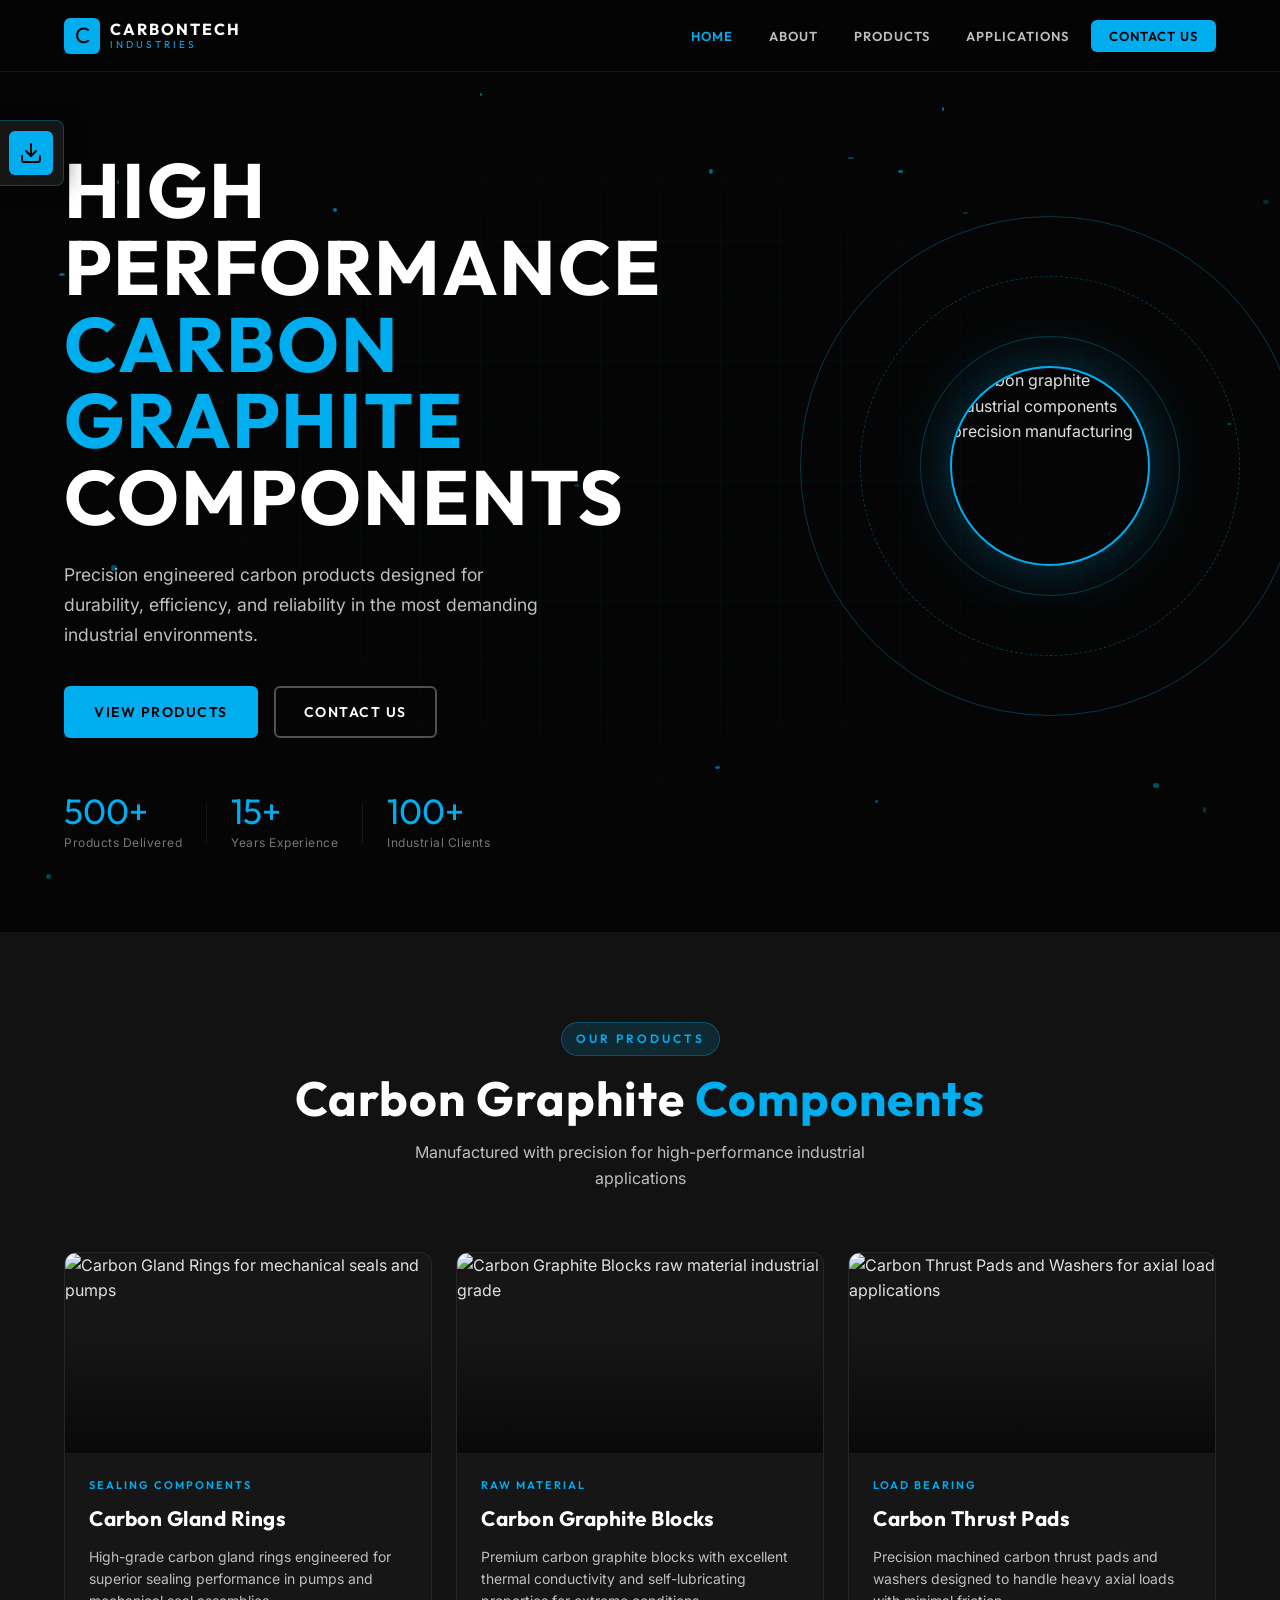
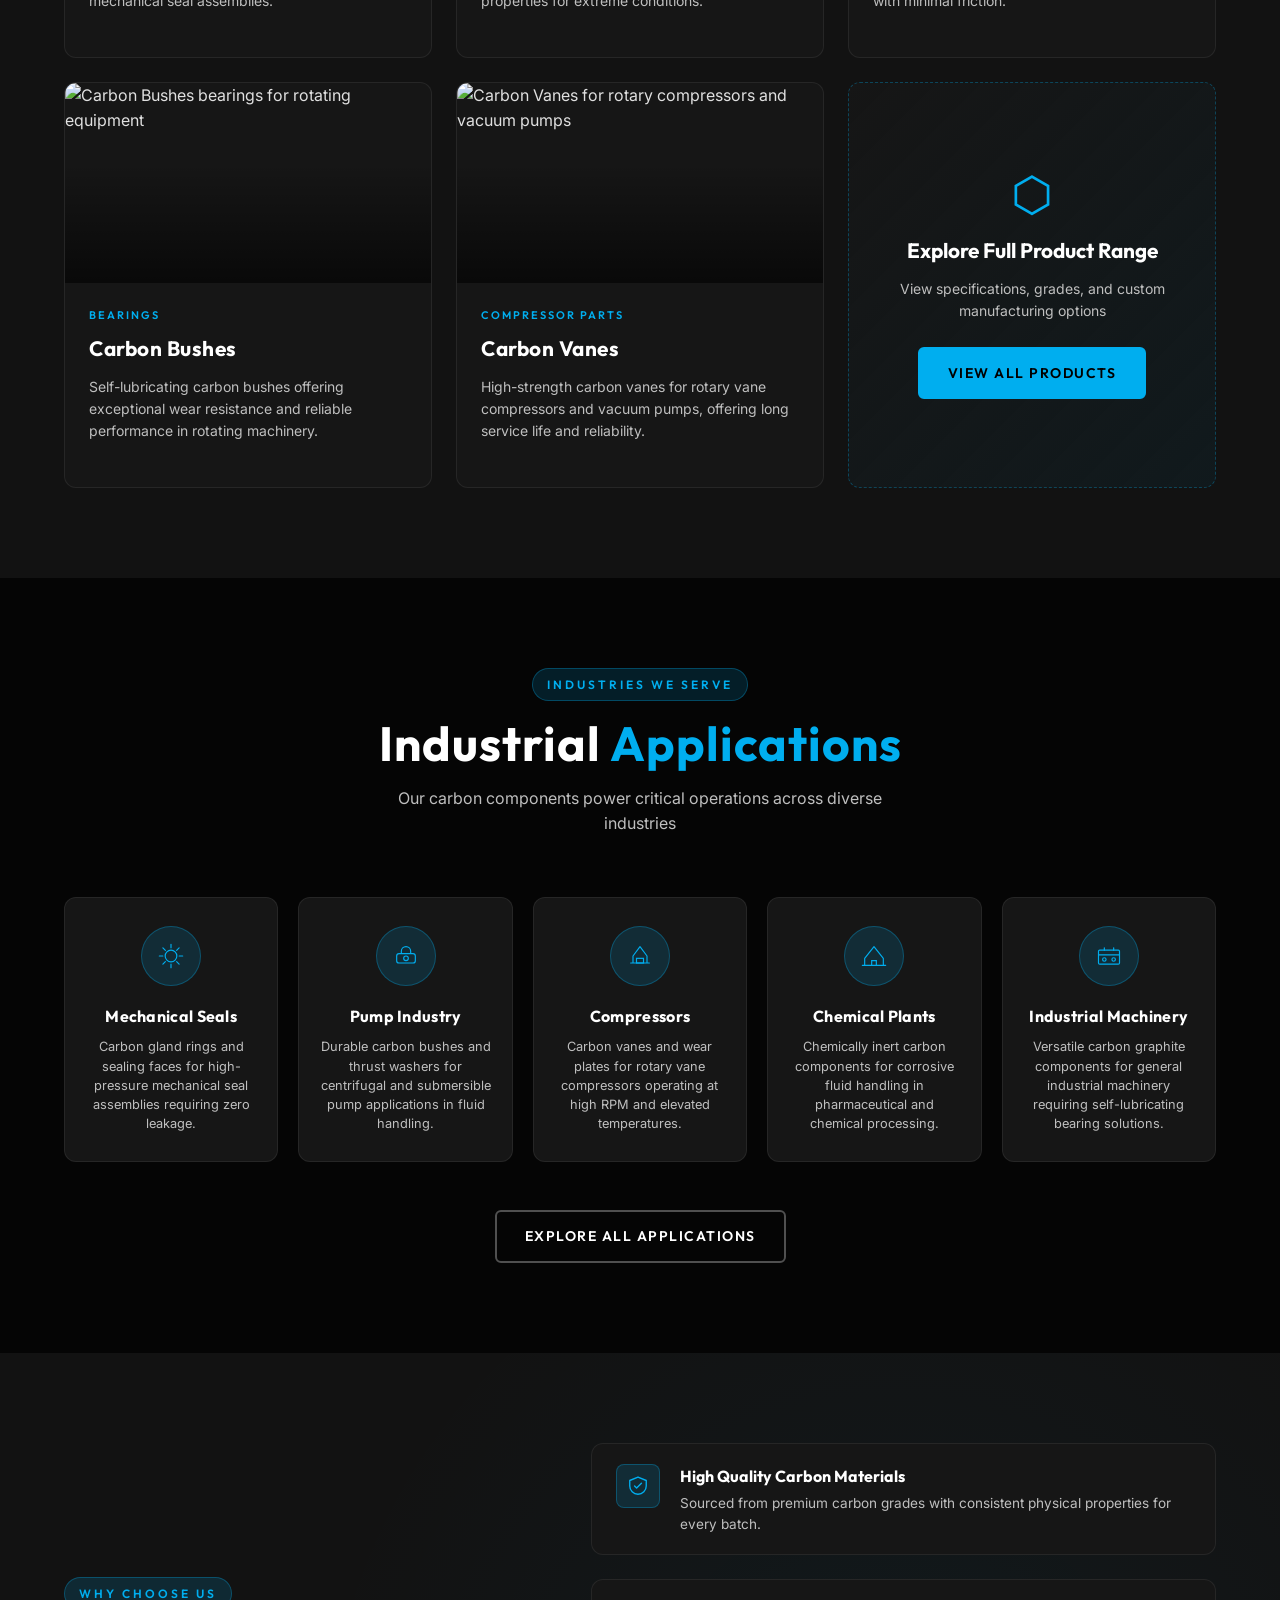
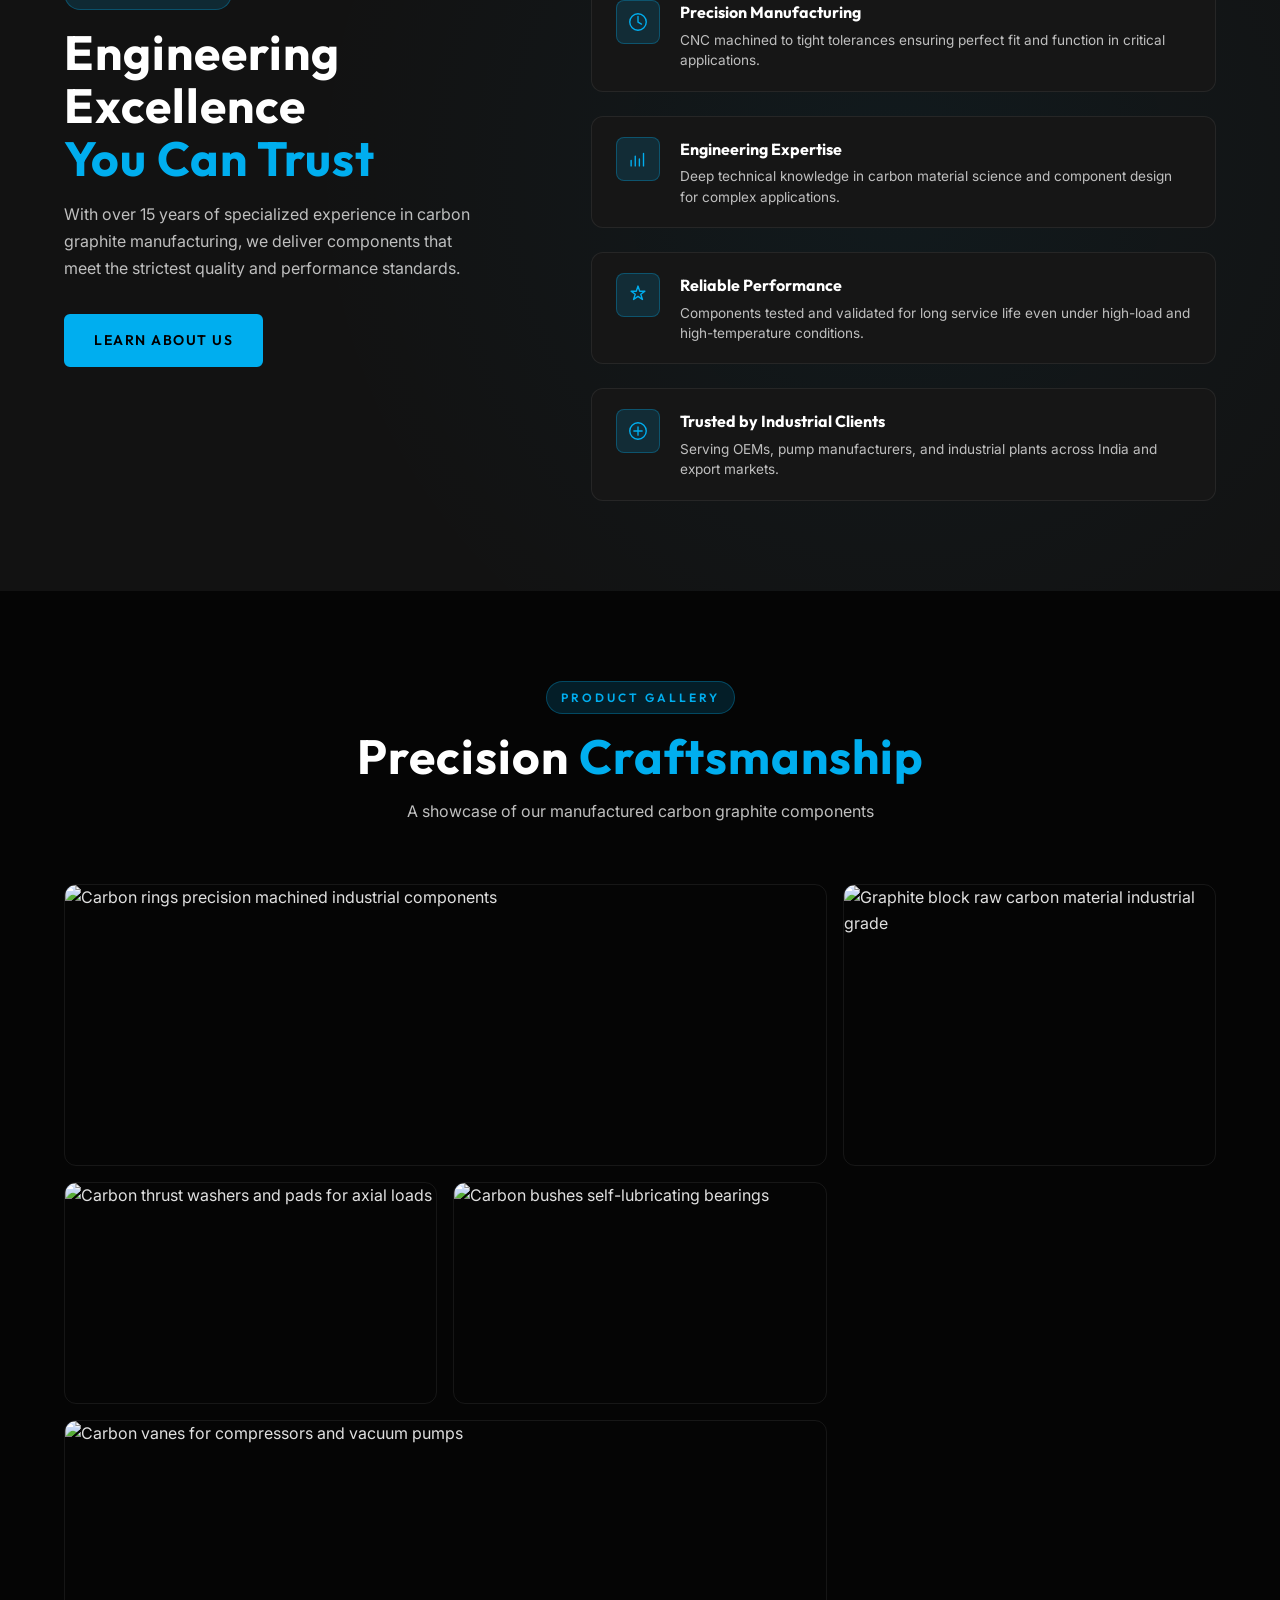
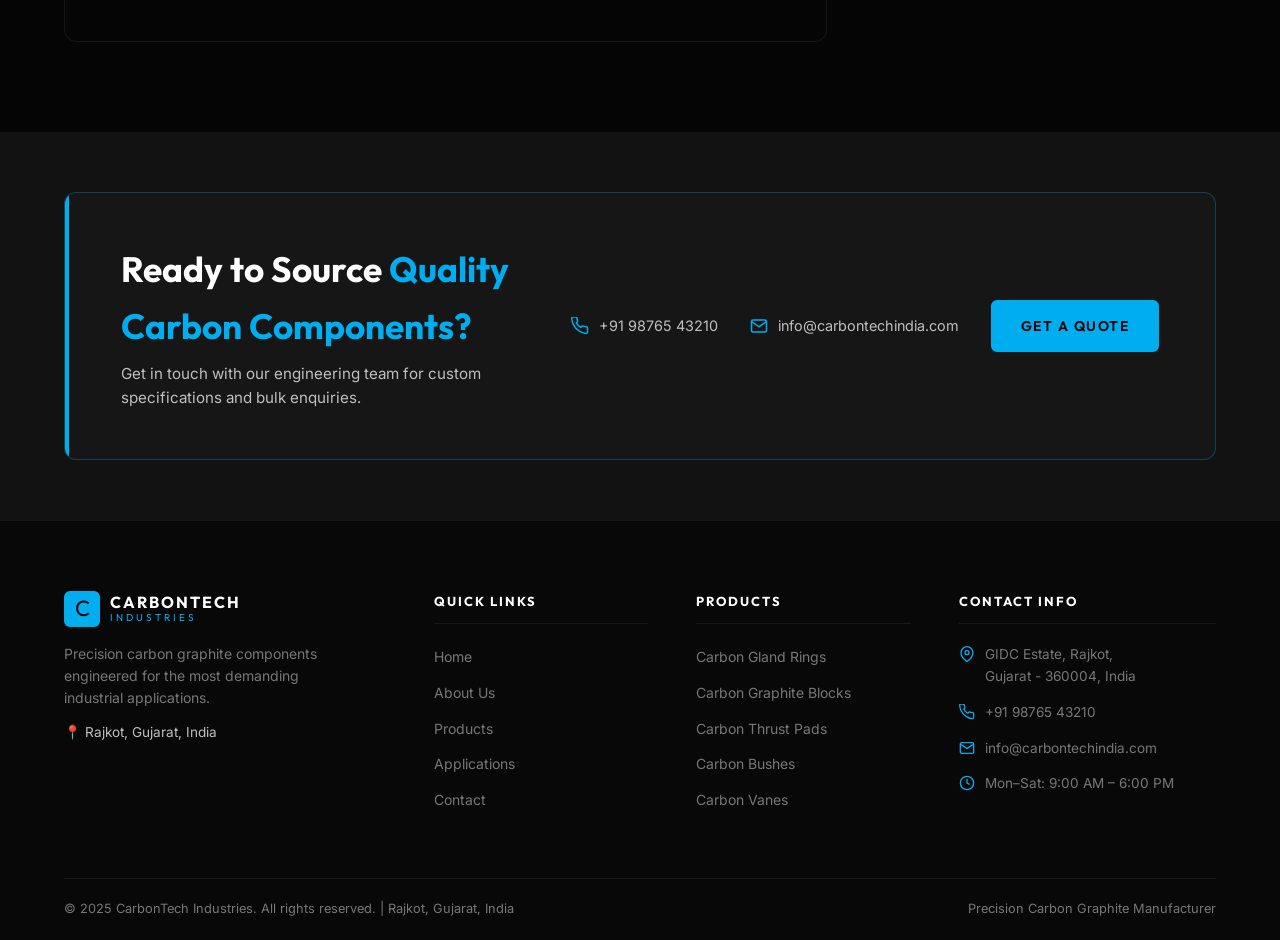
==== commit 4629fee7: "Initial commit" ====
--- a/index.html
+++ b/index.html
@@ -37,7 +37,7 @@
     <div class="hero-bg-grid"></div>
     <div class="hero-particles" id="heroParticles"></div>
     <div class="hero-content">
-      <div class="hero-badge">ISO CERTIFIED MANUFACTURER · RAJKOT, INDIA</div>
+      <!-- <div class="hero-badge">ISO CERTIFIED MANUFACTURER · RAJKOT, INDIA</div> -->
       <h1 class="hero-title">
         HIGH PERFORMANCE<br/>
         <span class="hero-title-accent">CARBON GRAPHITE</span><br/>
@@ -72,10 +72,6 @@
       <div class="hero-core">
         <img src="https://images.unsplash.com/photo-1565043666747-69f6646db940?w=500&q=80" alt="Carbon graphite industrial components precision manufacturing" class="hero-img" />
       </div>
-    </div>
-    <div class="hero-scroll-indicator">
-      <span>SCROLL</span>
-      <div class="scroll-line"></div>
     </div>
   </section>
 
--- a/css/index.css
+++ b/css/index.css
@@ -364,26 +364,7 @@
   width: 100%; height: 100%;
   object-fit: cover;
 }
-.hero-scroll-indicator {
-  position: absolute;
-  bottom: 32px;
-  left: 50%;
-  transform: translateX(-50%);
-  display: flex;
-  flex-direction: column;
-  align-items: center;
-  gap: 8px;
-  color: var(--text-dim);
-  font-family: var(--font-condensed);
-  font-size: 10px;
-  letter-spacing: 3px;
-}
-.scroll-line {
-  width: 1px;
-  height: 40px;
-  background: linear-gradient(to bottom, var(--accent), transparent);
-  animation: scrollPulse 2s ease-in-out infinite;
-}
+
 
 /* ===== PRODUCTS SECTION ===== */
 .products-section { background: var(--bg-secondary); }
